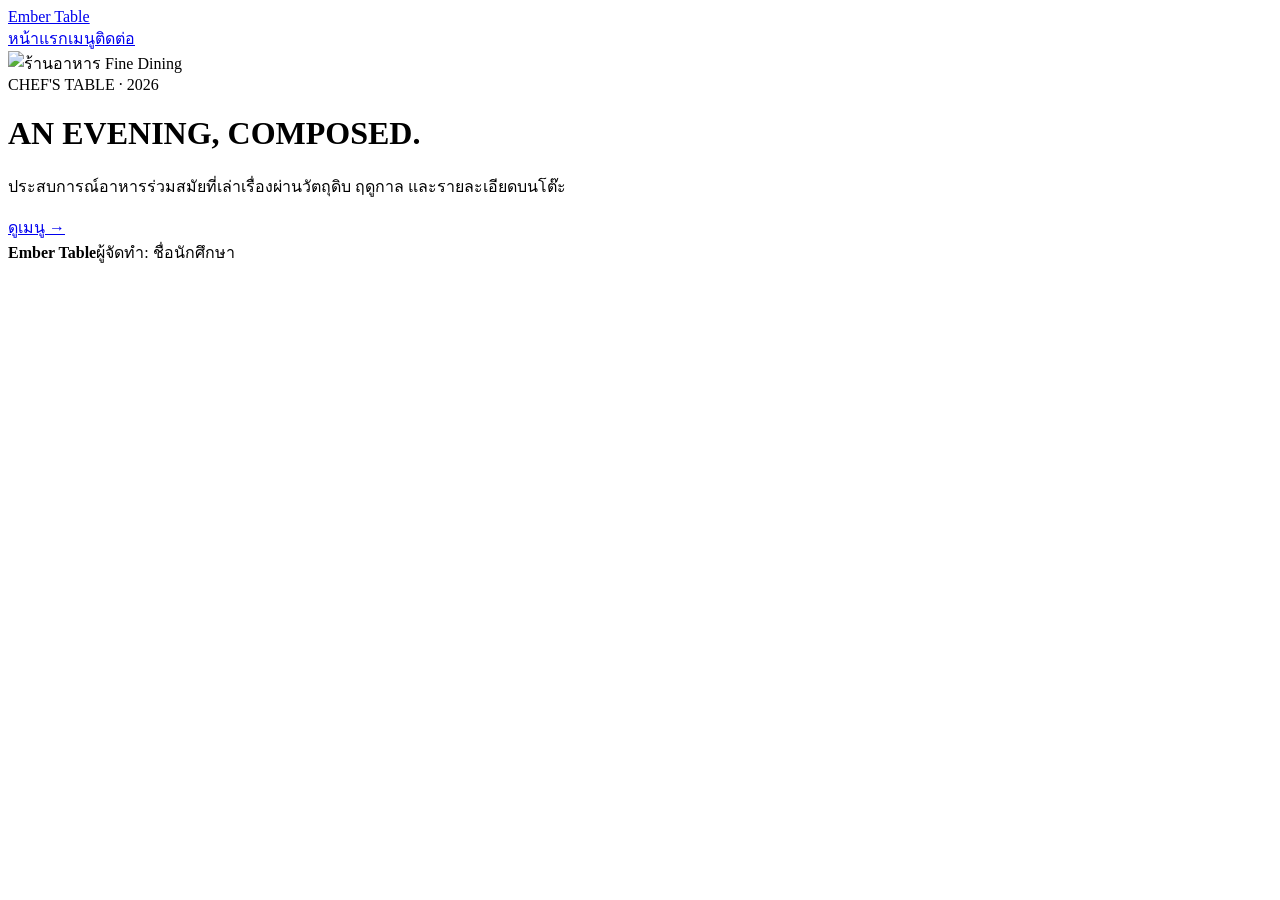
==== index.html @ 7092e6f8 "Add files via upload" ====
<!doctype html><html lang="th"><head><meta charset="utf-8"><meta name="viewport" content="width=device-width,initial-scale=1"><title>หน้าแรก | Ember Table</title><link rel="stylesheet" href="assets/style.css"></head><body class="cinematic"><header class="header"><nav class="nav container"><a class="brand" href="welcome.html">Ember Table</a><div class="links"><a href="welcome.html">หน้าแรก</a><a href="dishes.html">เมนู</a><a href="reserve.html">ติดต่อ</a></div></nav></header><main class="hero"><img src="https://images.unsplash.com/photo-1515003197210-e0cd71810b5f?auto=format&fit=crop&w=1600&q=85" alt="ร้านอาหาร Fine Dining"><div class="shade"></div><div class="hero-copy"><span class="eyebrow">CHEF'S TABLE · 2026</span><h1>AN EVENING, COMPOSED.</h1><p>ประสบการณ์อาหารร่วมสมัยที่เล่าเรื่องผ่านวัตถุดิบ ฤดูกาล และรายละเอียดบนโต๊ะ</p><a class="button" href="taste.html">ดูเมนู →</a></div></main><footer class="footer"><div class="container footer-row"><strong>Ember Table</strong><span class="footer-student">ผู้จัดทำ: ชื่อนักศึกษา</span></div></footer></body></html>
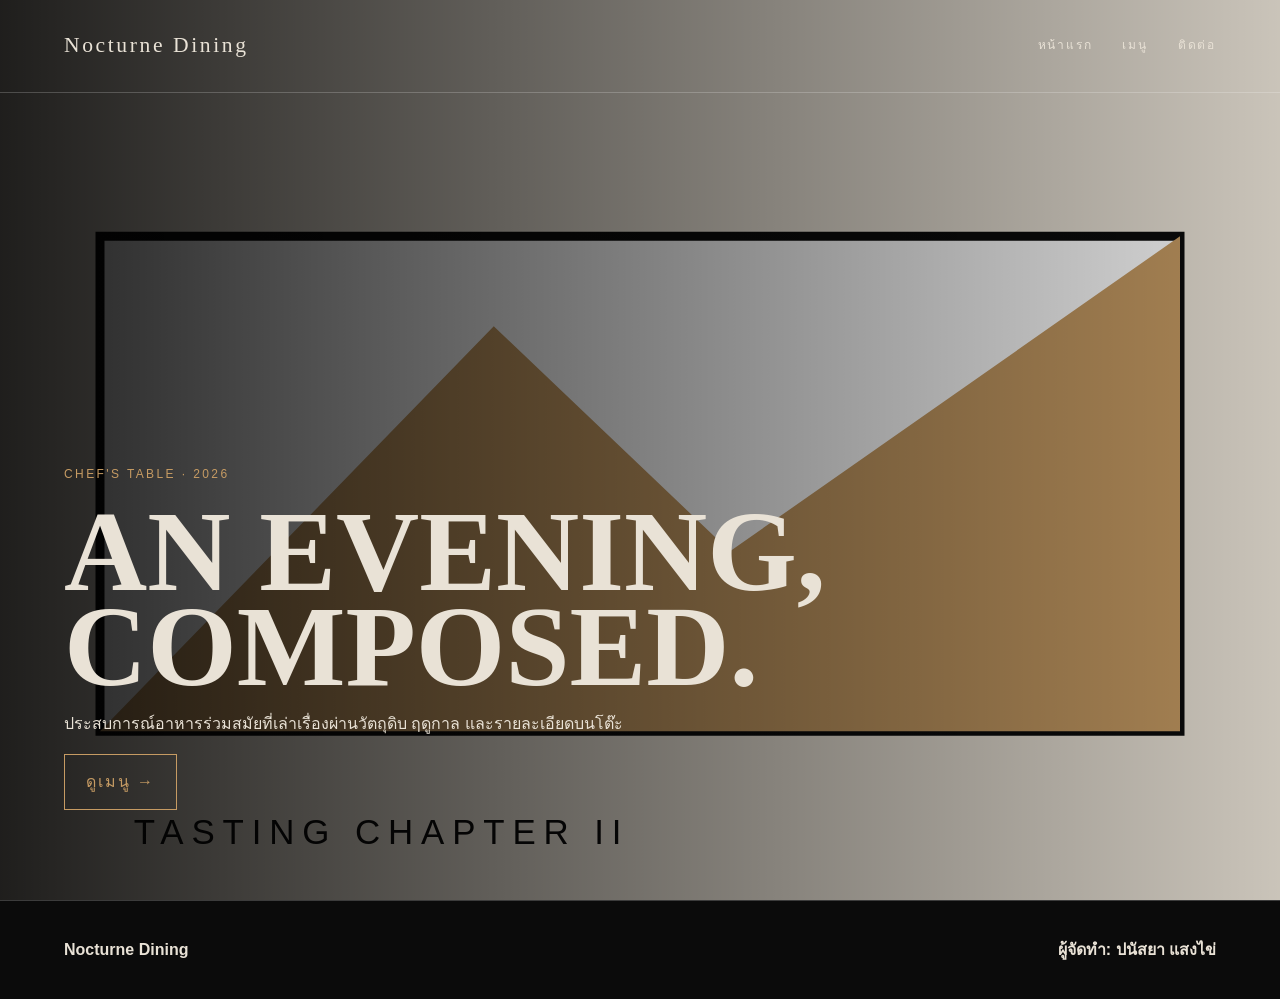
==== commit 077168cf: "Change restaurant name to Nocturne Dining Updated the restaurant name and image source in the HTML." ====
--- a/index.html
+++ b/index.html
@@ -1 +1 @@
-<!doctype html><html lang="th"><head><meta charset="utf-8"><meta name="viewport" content="width=device-width,initial-scale=1"><title>หน้าแรก | Ember Table</title><link rel="stylesheet" href="assets/style.css"></head><body class="cinematic"><header class="header"><nav class="nav container"><a class="brand" href="welcome.html">Ember Table</a><div class="links"><a href="welcome.html">หน้าแรก</a><a href="dishes.html">เมนู</a><a href="reserve.html">ติดต่อ</a></div></nav></header><main class="hero"><img src="https://images.unsplash.com/photo-1515003197210-e0cd71810b5f?auto=format&fit=crop&w=1600&q=85" alt="ร้านอาหาร Fine Dining"><div class="shade"></div><div class="hero-copy"><span class="eyebrow">CHEF'S TABLE · 2026</span><h1>AN EVENING, COMPOSED.</h1><p>ประสบการณ์อาหารร่วมสมัยที่เล่าเรื่องผ่านวัตถุดิบ ฤดูกาล และรายละเอียดบนโต๊ะ</p><a class="button" href="taste.html">ดูเมนู →</a></div></main><footer class="footer"><div class="container footer-row"><strong>Ember Table</strong><span class="footer-student">ผู้จัดทำ: ชื่อนักศึกษา</span></div></footer></body></html>+<!doctype html><html lang="th"><head><meta charset="utf-8"><meta name="viewport" content="width=device-width,initial-scale=1"><title>หน้าแรก | Ember Table</title><link rel="stylesheet" href="assets/style.css"></head><body class="cinematic"><header class="header"><nav class="nav container"><a class="brand" href="welcome.html">Nocturne Dining</a><div class="links"><a href="welcome.html">หน้าแรก</a><a href="dishes.html">เมนู</a><a href="reserve.html">ติดต่อ</a></div></nav></header><main class="hero"><img src="images/chapter-two.svg" alt="ร้านอาหาร Fine Dining"><div class="shade"></div><div class="hero-copy"><span class="eyebrow">CHEF'S TABLE · 2026</span><h1>AN EVENING, COMPOSED.</h1><p>ประสบการณ์อาหารร่วมสมัยที่เล่าเรื่องผ่านวัตถุดิบ ฤดูกาล และรายละเอียดบนโต๊ะ</p><a class="button" href="taste.html">ดูเมนู →</a></div></main><footer class="footer"><div class="container footer-row"><strong>Nocturne Dining</strong><span class="footer-student">ผู้จัดทำ: ปนัสยา แสงไข่</span></div></footer></body></html>
--- a/assets/style.css
+++ b/assets/style.css
@@ -0,0 +1 @@
+*{box-sizing:border-box}body{margin:0;font-family:Arial,"Noto Sans Thai",sans-serif;line-height:1.65}a{color:inherit}.container{width:min(1160px,90%);margin:auto}img{display:block;width:100%;object-fit:cover}.student{padding:22px;border:1px dashed currentColor}.footer-student{font-weight:700}body{background:#0b0b0b;color:#e9e2d6}.header{position:absolute;width:100%;z-index:5;border-bottom:1px solid #ffffff33}.nav{height:92px;display:flex;justify-content:space-between;align-items:center}.brand{font-family:Georgia,serif;font-size:1.35rem;letter-spacing:.12em;text-decoration:none}.links{display:flex;gap:30px}.links a{text-decoration:none;font-size:.75rem;letter-spacing:.15em;text-transform:uppercase}.hero{height:100vh;position:relative}.hero>img{height:100%}.shade{position:absolute;inset:0;background:linear-gradient(90deg,#000d,#0002)}.hero-copy{position:absolute;left:5%;bottom:10%;z-index:2;max-width:850px}.hero h1{font-family:Georgia,serif;font-size:clamp(4rem,9vw,9rem);line-height:.82;margin:18px 0}.eyebrow{color:#c69b63;letter-spacing:.2em;font-size:.75rem}.button{display:inline-block;padding:14px 21px;border:1px solid #c69b63;color:#c69b63;text-decoration:none;letter-spacing:.12em}.page-head{padding:150px 0 65px}.page-head h1{font-family:Georgia,serif;font-size:clamp(4rem,8vw,7rem);margin:10px 0}.listing{padding-bottom:90px}.entry{display:grid;grid-template-columns:1.2fr .8fr;gap:55px;align-items:center;padding:45px 0;border-top:1px solid #ffffff33}.entry:nth-child(even){grid-template-columns:.8fr 1.2fr}.entry:nth-child(even) img{order:2}.entry img{height:440px}.entry h2{font-family:Georgia,serif;font-size:2.8rem}.contact{padding:150px 0 90px}.contact-grid{display:grid;grid-template-columns:1fr 1fr;gap:70px}.contact h1{font-family:Georgia,serif;font-size:4rem}.detail{padding:18px 0;border-bottom:1px solid #ffffff33}.footer{padding:36px 0;border-top:1px solid #ffffff33}.footer-row{display:flex;justify-content:space-between}@media(max-width:800px){.nav{height:auto;padding:18px 0;align-items:flex-start;flex-direction:column;display:flex}.links{width:100%;justify-content:space-between;gap:7px}.hero-grid,.collage,.hero-bottom,.entry,.entry:nth-child(even),.contact-grid{grid-template-columns:1fr}.collage{grid-template-rows:auto}.hero-copy{grid-row:auto}.hero img,.entry img{height:380px}.entry:nth-child(even) img{order:0}.entry div{border-left:0}.footer-row{flex-direction:column;gap:15px}.hero-card{height:620px}.hero-card .hero-copy{left:25px;right:25px}.cinematic .header{position:relative}.cinematic .hero{height:auto}.cinematic .hero>img{height:650px}}
